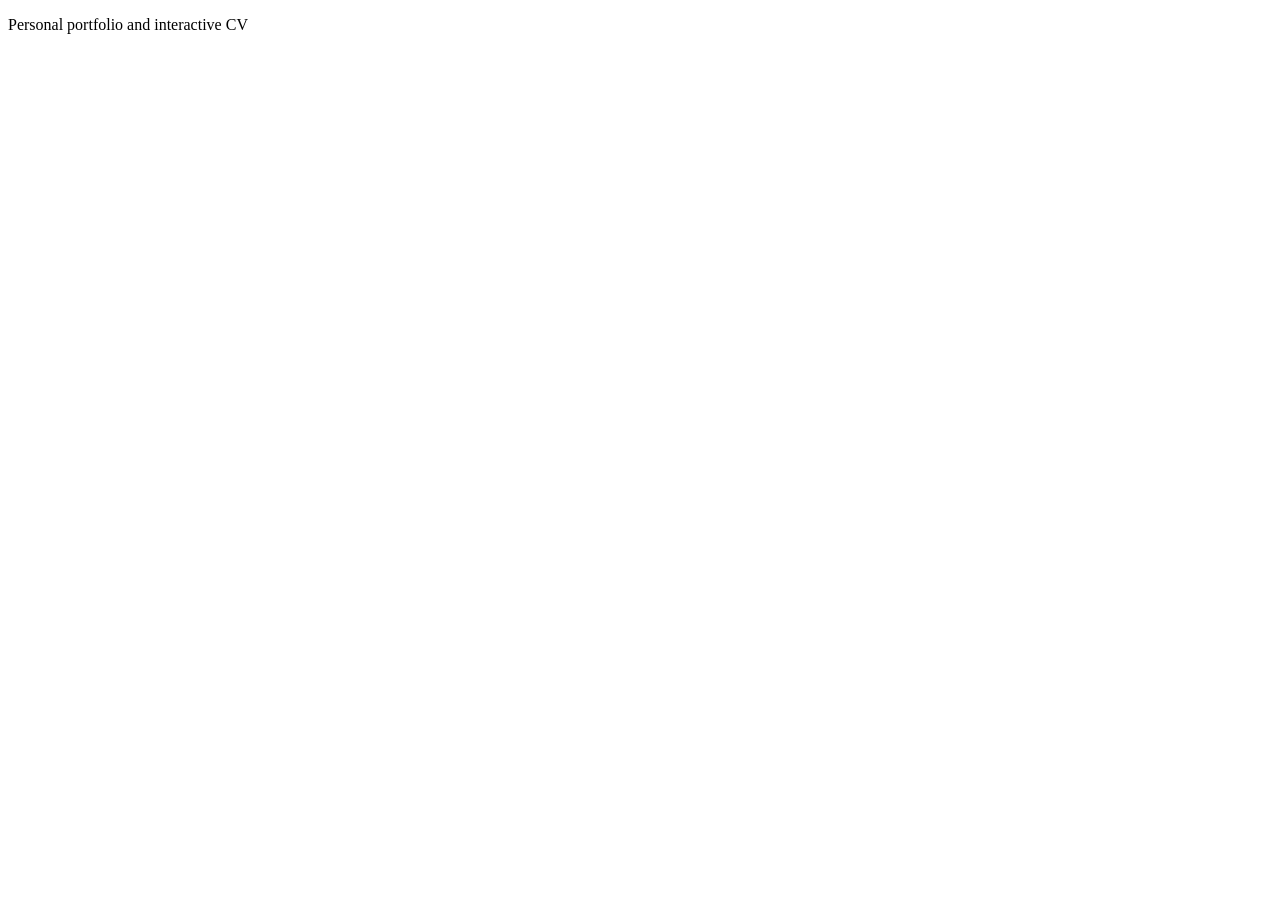
==== index.html @ 43bb4dda "Initial Сommit Initial Сommit(Create index.html, everything is set up)." ====
<!DOCTYPE html>
<html lang="uk">
<head>
    <meta charset="UTF-8">
    <title>Yehor Chornomorets | Technical Lead & Senior Game Developer (C# | Unity) at Spirehold IDM and Co-founder Avexo Code</title>
</head>
<body>
    <p>Personal portfolio and interactive CV</p>
</body>
</html>
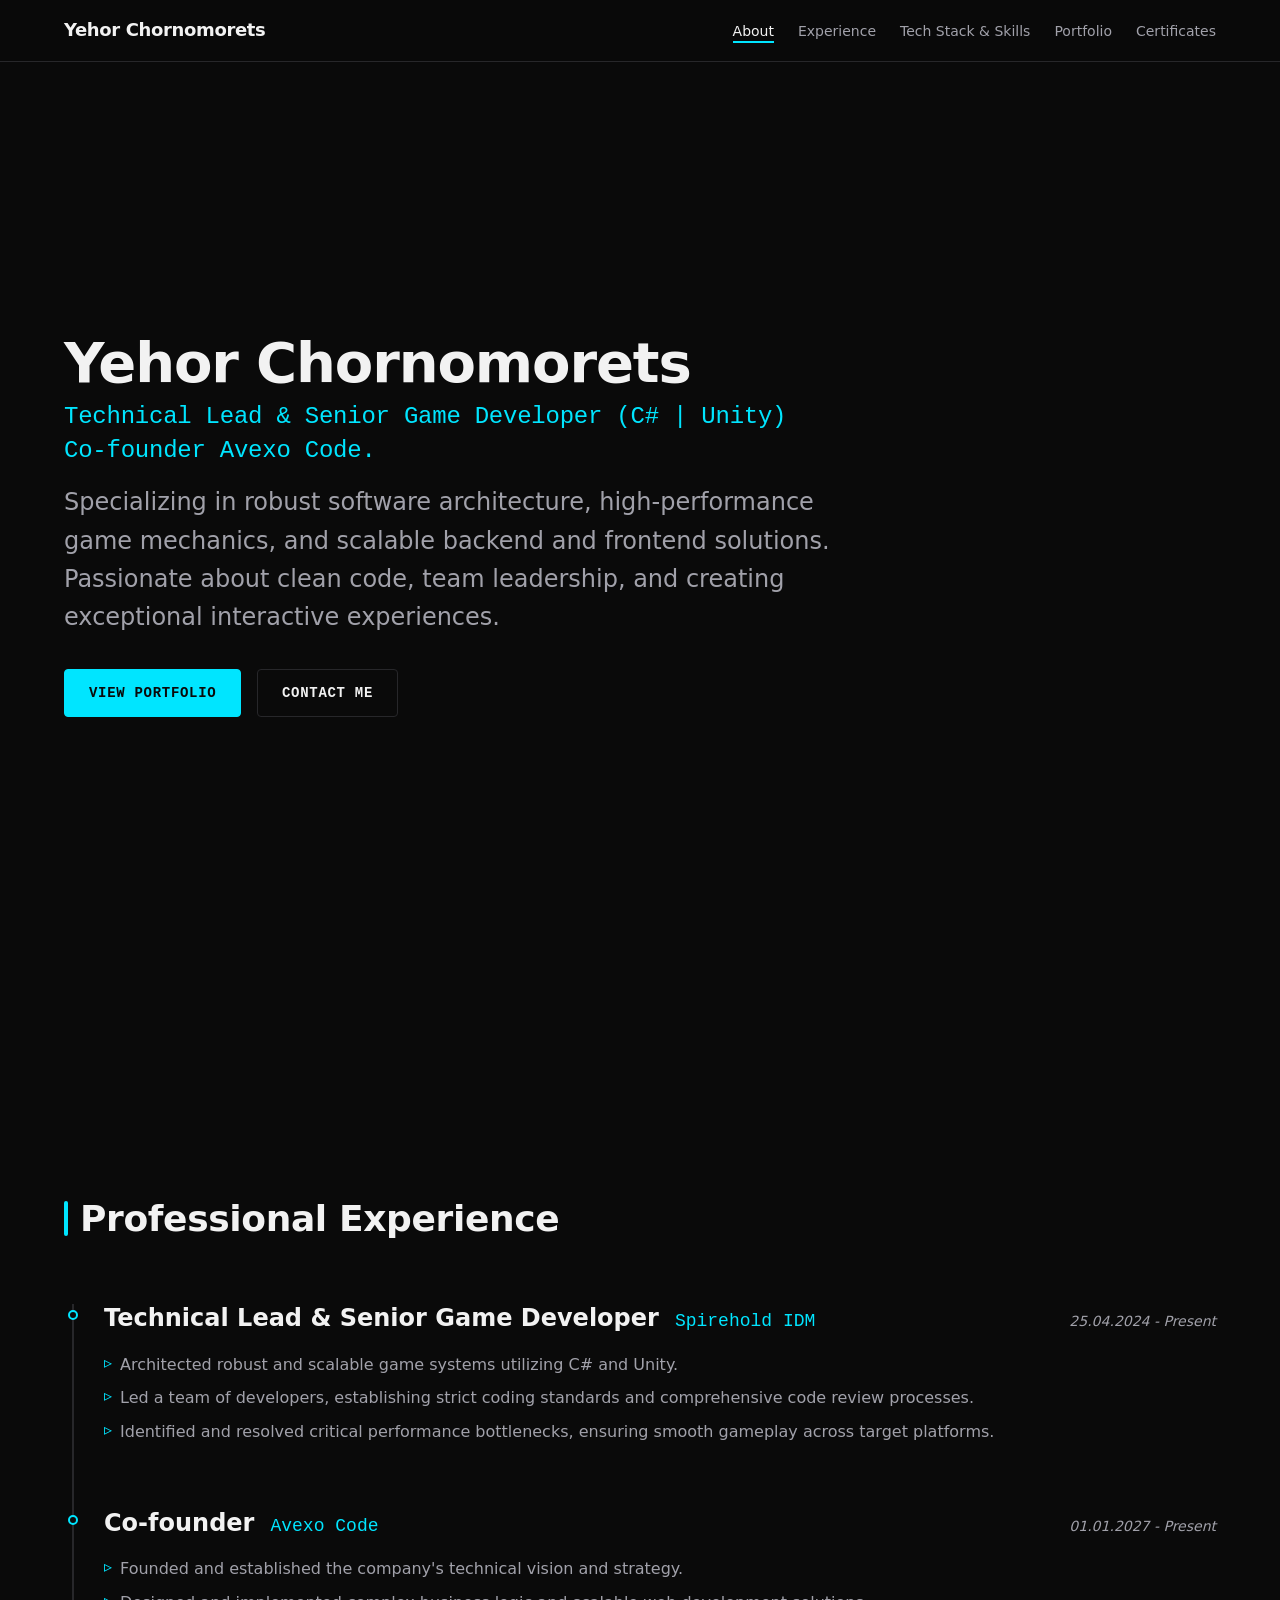
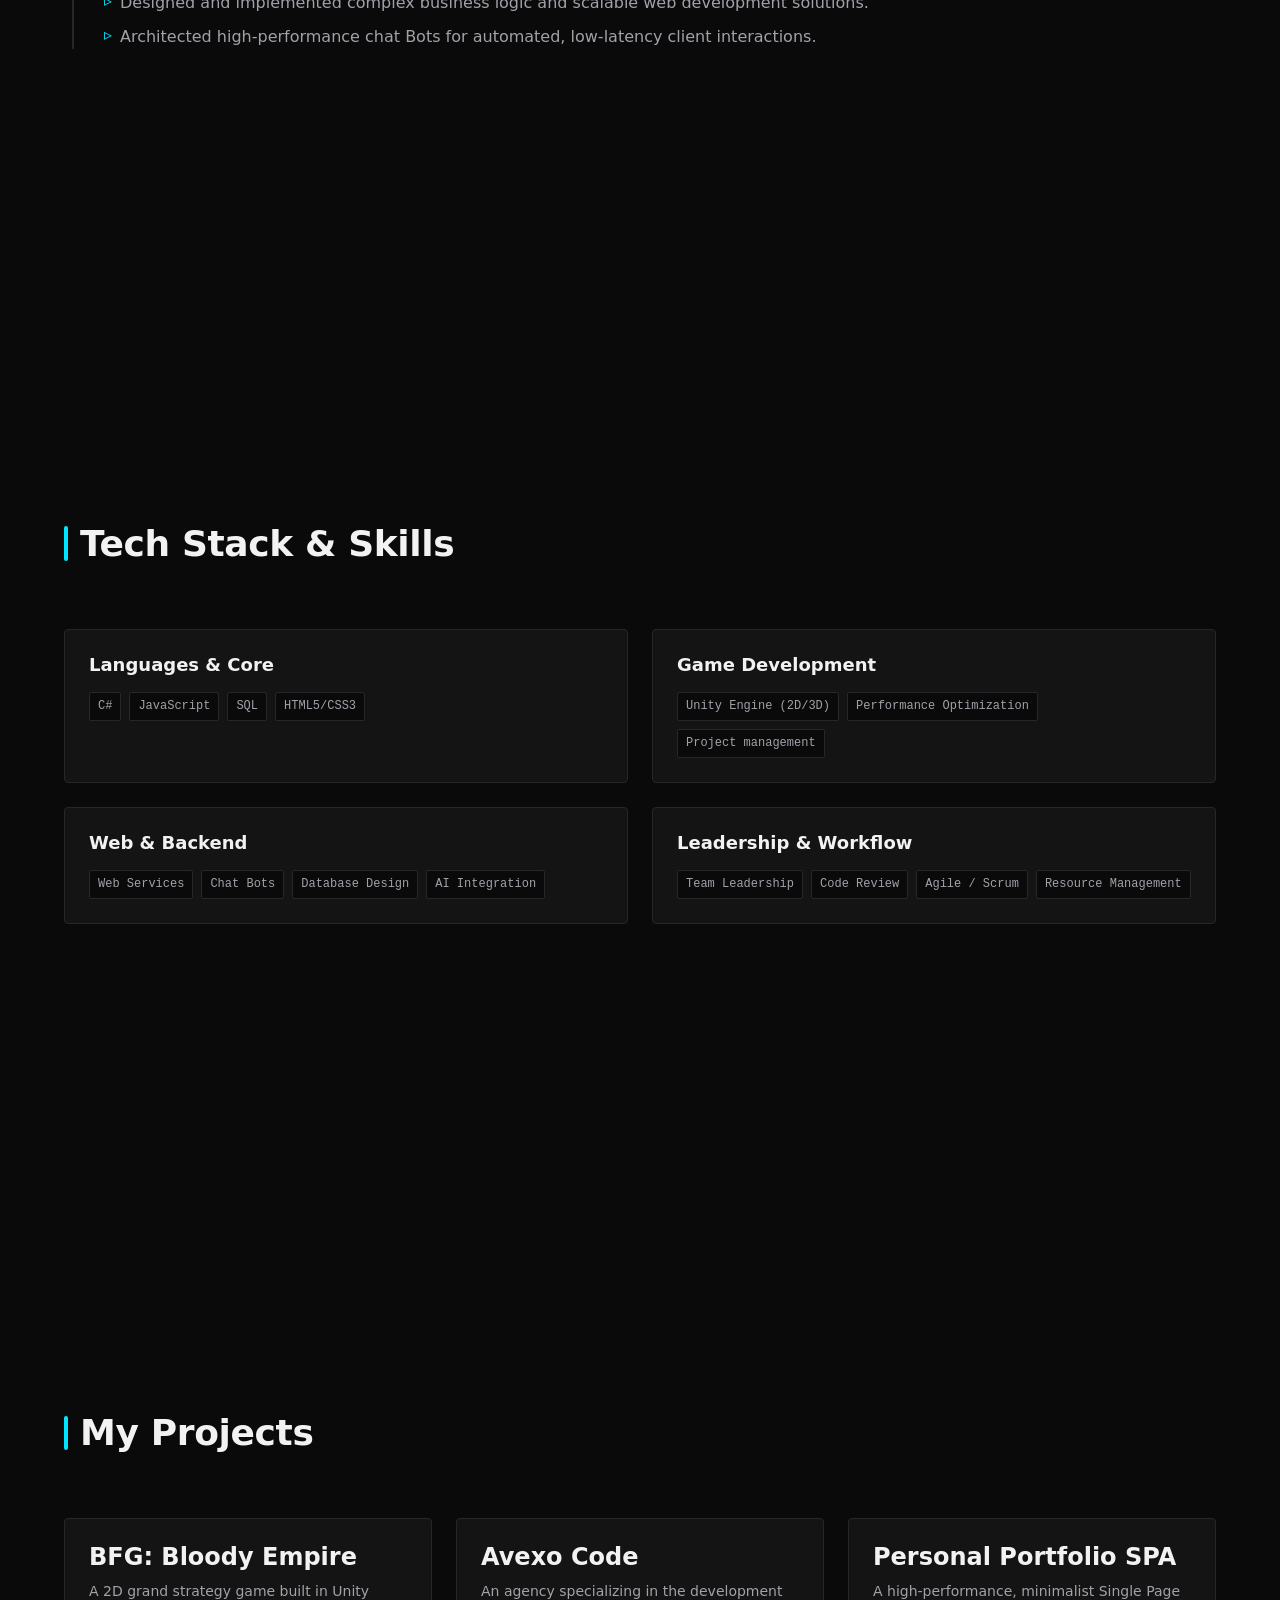
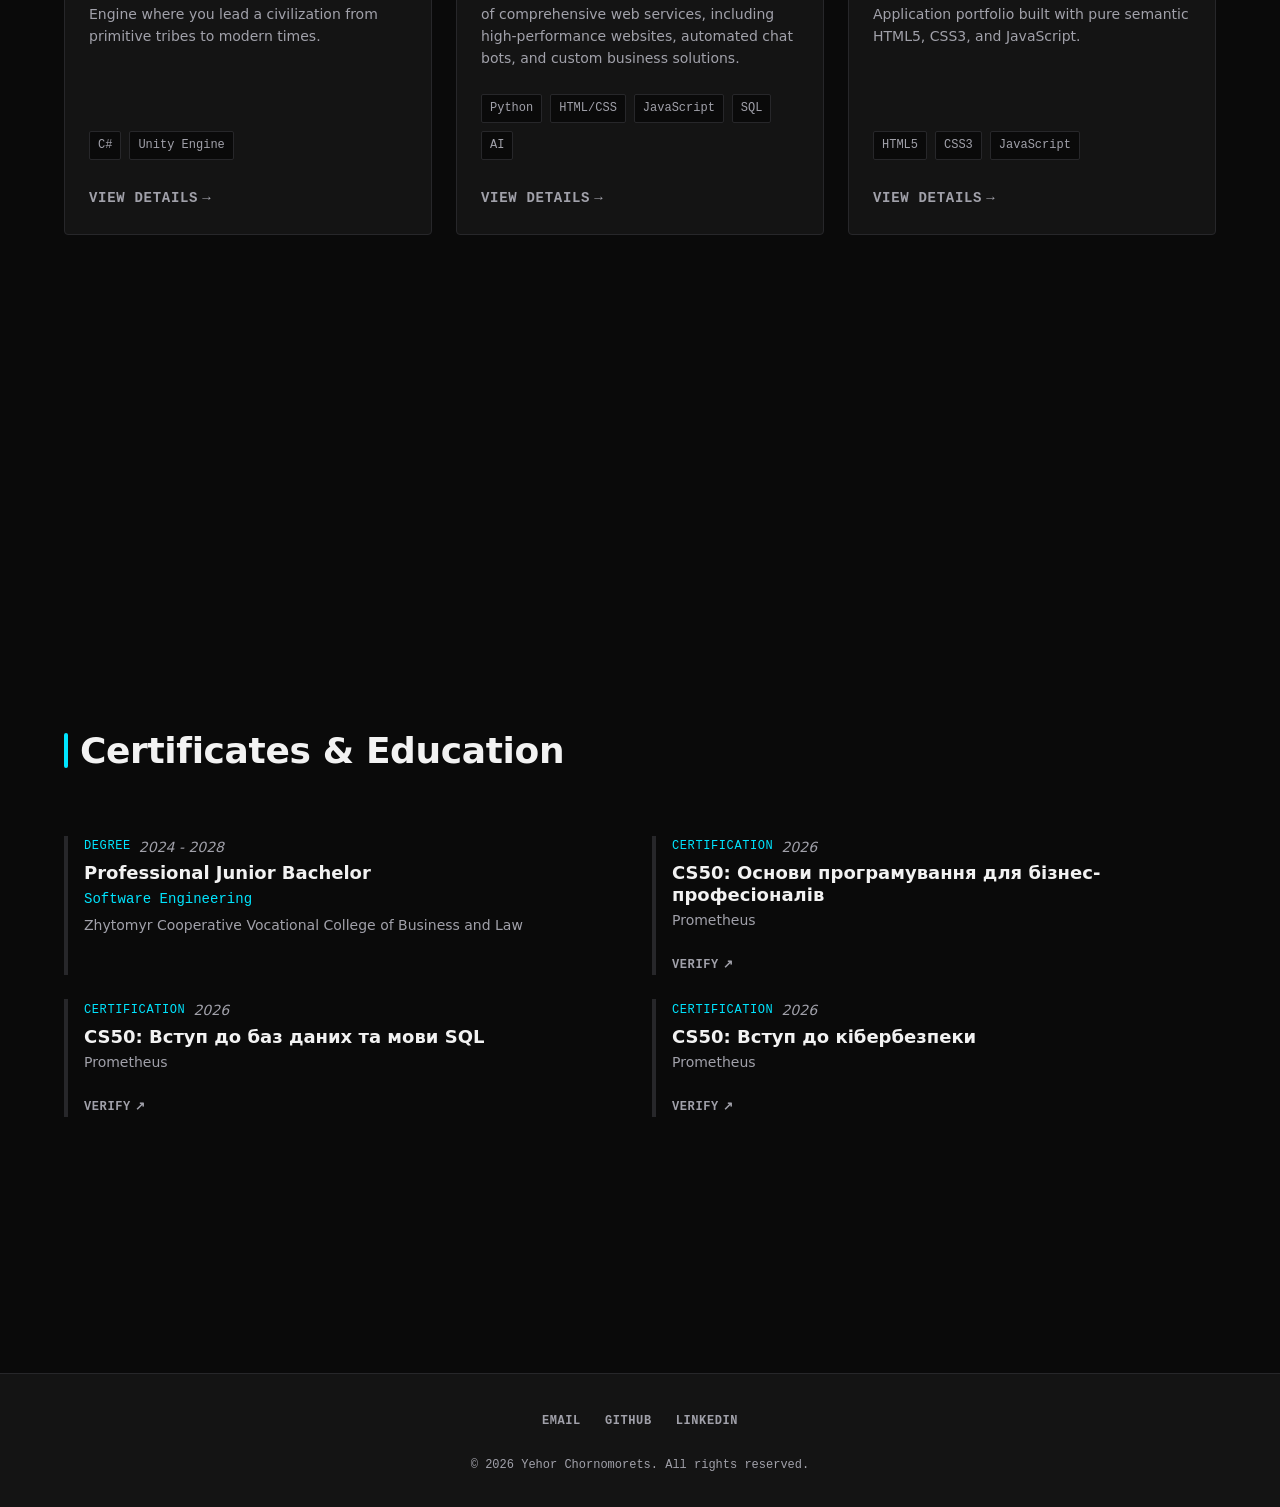
==== commit 0f65247c: "In Progress Commit In Progress Commit(Created layout.css, main.css, app.js. Completed development of" ====
--- a/index.html
+++ b/index.html
@@ -1,10 +1,250 @@
 <!DOCTYPE html>
-<html lang="uk">
+<html lang="en">
 <head>
     <meta charset="UTF-8">
-    <title>Yehor Chornomorets | Technical Lead & Senior Game Developer (C# | Unity) at Spirehold IDM and Co-founder Avexo Code</title>
+    <meta name="viewport" content="width=device-width, initial-scale=1.0">
+    <meta name="description" content="Personal portfolio and interactive CV of Yehor Chornomorets, Technical Lead & Senior Game Developer (C# | Unity) at Spirehold IDM and Co-founder Avexo Code.">
+    <title>Yehor Chornomorets | Technical Lead & Senior Game Developer (C# | Unity)</title>
+    <link rel="stylesheet" href="assets/css/main.css">
+    <link rel="stylesheet" href="assets/css/layout.css">
+    <script src="assets/js/app.js" defer></script>
 </head>
-<body>
-    <p>Personal portfolio and interactive CV</p>
+<body class="page">
+    <header class="header">
+        <div class="header__container">
+            <a href="#" class="header__logo" aria-label="Go to homepage">Yehor Chornomorets</a>
+            <nav class="header__nav nav" aria-label="Main navigation">
+                <ul class="nav__list">
+                    <li class="nav__item">
+                        <a href="#about" class="nav__link">About</a>
+                    </li>
+                    <li class="nav__item">
+                        <a href="#experience" class="nav__link">Experience</a>
+                    </li>
+                    <li class="nav__item">
+                        <a href="#skills" class="nav__link">Tech Stack & Skills</a>
+                    </li>
+                    <li class="nav__item">
+                        <a href="#portfolio" class="nav__link">Portfolio</a>
+                    </li>
+                    <li class="nav__item">
+                        <a href="#certificates" class="nav__link">Certificates</a>
+                    </li>
+                </ul>
+            </nav>
+        </div>
+    </header>
+
+    <main class="main">
+        <section id="about" class="section section--about">
+            <div class="section__container">
+                <div class="hero">
+                    <h1 class="hero__title">Yehor Chornomorets</h1>
+                    <h2 class="hero__subtitle">
+                        Technical Lead & Senior Game Developer (C# | Unity)<br>
+                        Co-founder Avexo Code.
+                    </h2>
+                    <p class="hero__description">Specializing in robust software architecture, high-performance game mechanics, and scalable backend and frontend solutions. Passionate about clean code, team leadership, and creating exceptional interactive experiences.</p>
+                    <div class="hero__actions">
+                        <a href="#portfolio" class="button button--primary">View Portfolio</a>
+                        <a href="mailto:yehor.personal.work@gmail.com" class="button button--secondary">Contact Me</a>
+                    </div>
+                </div>
+            </div>
+        </section>
+
+        <section id="experience" class="section section--experience">
+            <div class="section__container">
+                <h2 class="section-title">Professional Experience</h2>
+                <div class="timeline">
+                    <article class="timeline__item">
+                        <header class="timeline__header">
+                            <h3 class="timeline__title">Technical Lead & Senior Game Developer</h3>
+                            <span class="timeline__company">Spirehold IDM</span>
+                            <time class="timeline__date">25.04.2024 - Present</time>
+                        </header>
+                        <ul class="timeline__list">
+                            <li class="timeline__list-item">Architected robust and scalable game systems utilizing C# and Unity.</li>
+                            <li class="timeline__list-item">Led a team of developers, establishing strict coding standards and comprehensive code review processes.</li>
+                            <li class="timeline__list-item">Identified and resolved critical performance bottlenecks, ensuring smooth gameplay across target platforms.</li>
+                        </ul>
+                    </article>
+                    <article class="timeline__item">
+                        <header class="timeline__header">
+                            <h3 class="timeline__title">Co-founder</h3>
+                            <span class="timeline__company">Avexo Code</span>
+                            <time class="timeline__date">01.01.2027 - Present</time>
+                        </header>
+                        <ul class="timeline__list">
+                            <li class="timeline__list-item">Founded and established the company's technical vision and strategy.</li>
+                            <li class="timeline__list-item">Designed and implemented complex business logic and scalable web development solutions.</li>
+                            <li class="timeline__list-item">Architected high-performance chat Bots for automated, low-latency client interactions.</li>
+
+                        </ul>
+                    </article>
+                </div>
+            </div>
+        </section>
+
+        <section id="skills" class="section section--skills">
+            <div class="section__container">
+                <h2 class="section-title">Tech Stack & Skills</h2>
+                <div class="skills-grid">
+                    <article class="skill-card">
+                        <h3 class="skill-card__title">Languages & Core</h3>
+                        <ul class="skill-card__tags">
+                            <li class="skill-card__tag">C#</li>
+                            <li class="skill-card__tag">JavaScript</li>
+                            <li class="skill-card__tag">SQL</li>
+                            <li class="skill-card__tag">HTML5/CSS3</li>
+                        </ul>
+                    </article>
+                    <article class="skill-card">
+                        <h3 class="skill-card__title">Game Development</h3>
+                        <ul class="skill-card__tags">
+                            <li class="skill-card__tag">Unity Engine (2D/3D)</li>
+                            <li class="skill-card__tag">Performance Optimization</li>
+                            <li class="skill-card__tag">Project management</li>
+                        </ul>
+                    </article>
+                    <article class="skill-card">
+                        <h3 class="skill-card__title">Web & Backend</h3>
+                        <ul class="skill-card__tags">
+                            <li class="skill-card__tag">Web Services</li>
+                            <li class="skill-card__tag">Chat Bots</li>
+                            <li class="skill-card__tag">Database Design</li>
+                            <li class="skill-card__tag">AI Integration</li>
+                        </ul>
+                    </article>
+                    <article class="skill-card">
+                        <h3 class="skill-card__title">Leadership & Workflow</h3>
+                        <ul class="skill-card__tags">
+                            <li class="skill-card__tag">Team Leadership</li>
+                            <li class="skill-card__tag">Code Review</li>
+                            <li class="skill-card__tag">Agile / Scrum</li>
+                            <li class="skill-card__tag">Resource Management</li>
+                        </ul>
+                    </article>
+                </div>
+            </div>
+        </section>
+
+        <section id="portfolio" class="section section--portfolio">
+            <div class="section__container">
+                <h2 class="section-title">My Projects</h2>
+                <div class="portfolio-grid">
+                    <article class="project-card">
+                        <h3 class="project-card__title">BFG: Bloody Empire</h3>
+                        <p class="project-card__description">A 2D grand strategy game built in Unity Engine where you lead a civilization from primitive tribes to modern times.</p>
+                        <ul class="project-card__tags">
+                            <li class="project-card__tag">C#</li>
+                            <li class="project-card__tag">Unity Engine</li>
+                        </ul>
+                        <div class="project-card__links">
+                            <a href="#" class="project-card__link">View Details</a>
+                        </div>
+                    </article>
+                    <article class="project-card">
+                        <h3 class="project-card__title">Avexo Code</h3>
+                        <p class="project-card__description">An agency specializing in the development of comprehensive web services, including high-performance websites, automated chat bots, and custom business solutions.</p>
+                        <ul class="project-card__tags">
+                            <li class="project-card__tag">Python</li>
+                            <li class="project-card__tag">HTML/CSS</li>
+                            <li class="project-card__tag">JavaScript</li>
+                            <li class="project-card__tag">SQL</li>
+                            <li class="project-card__tag">AI</li>
+                        </ul>
+                        <div class="project-card__links">
+                            <a href="#" class="project-card__link">View Details</a>
+                        </div>
+                    </article>
+                    <article class="project-card">
+                        <h3 class="project-card__title">Personal Portfolio SPA</h3>
+                        <p class="project-card__description">A high-performance, minimalist Single Page Application portfolio built with pure semantic HTML5, CSS3, and JavaScript.</p>
+                        <ul class="project-card__tags">
+                            <li class="project-card__tag">HTML5</li>
+                            <li class="project-card__tag">CSS3</li>
+                            <li class="project-card__tag">JavaScript</li>
+                        </ul>
+                        <div class="project-card__links">
+                            <a href="#" class="project-card__link">View Details</a>
+                        </div>
+                    </article>
+                </div>
+            </div>
+        </section>
+
+        <section id="certificates" class="section section--certificates">
+            <div class="section__container">
+                <h2 class="section-title">Certificates & Education</h2>
+                <div class="edu-grid">
+                    <article class="edu-item">
+                        <div class="edu-item__meta">
+                            <span class="edu-item__type">Degree</span>
+                            <time class="edu-item__date">2024 - 2028</time>
+                        </div>
+                        <div class="edu-item__content">
+                            <h3 class="edu-item__title">Professional Junior Bachelor</h3>
+                            <span class="edu-item__specialty">Software Engineering</span>
+                            <p class="edu-item__issuer">Zhytomyr Cooperative Vocational College of Business and Law</p>
+                        </div>
+                    </article>
+
+                    <article class="edu-item">
+                        <div class="edu-item__meta">
+                            <span class="edu-item__type">Certification</span>
+                            <time class="edu-item__date">2026</time>
+                        </div>
+                        <div class="edu-item__content">
+                            <h3 class="edu-item__title">CS50: Основи програмування для бізнес-професіоналів</h3>
+                            <p class="edu-item__issuer">Prometheus</p>
+                            <a href="https://certs.prometheus.org.ua/cert/a83e33aa41ab43c996cd6b8449447544" target="_blank" rel="noopener noreferrer" class="edu-item__link">Verify</a>
+                        </div>
+                    </article>
+
+                    <article class="edu-item">
+                        <div class="edu-item__meta">
+                            <span class="edu-item__type">Certification</span>
+                            <time class="edu-item__date">2026</time>
+                        </div>
+                        <div class="edu-item__content">
+                            <h3 class="edu-item__title">CS50: Вступ до баз даних та мови SQL</h3>
+                            <p class="edu-item__issuer">Prometheus</p>
+                            <a href="https://certs.prometheus.org.ua/cert/cc854e6fa4d648018ada371a29d35f56" target="_blank" rel="noopener noreferrer" class="edu-item__link">Verify</a>
+                        </div>
+                    </article>
+
+                    <article class="edu-item">
+                        <div class="edu-item__meta">
+                            <span class="edu-item__type">Certification</span>
+                            <time class="edu-item__date">2026</time>
+                        </div>
+                        <div class="edu-item__content">
+                            <h3 class="edu-item__title">CS50: Вступ до кібербезпеки</h3>
+                            <p class="edu-item__issuer">Prometheus</p>
+                            <a href="https://certs.prometheus.org.ua/cert/ce2f8d2b2a534865860c3b58598f7688" target="_blank" rel="noopener noreferrer" class="edu-item__link">Verify</a>
+                        </div>
+                    </article>
+                </div>
+            </div>
+        </section>
+    </main>
+
+    <footer class="footer">
+        <div class="footer__container">
+            <ul class="footer__social social">
+                <li class="social__item">
+                    <a href="mailto:yehor.personal.work@gmail.com" class="social__link" aria-label="Send an email">Email</a>
+                </li>
+                <li class="social__item">
+                    <a href="https://github.com/0-Mariortizz-0" class="social__link" target="_blank" rel="noopener noreferrer" aria-label="Visit GitHub profile">GitHub</a>
+                </li>
+                <li class="social__item">
+                    <a href="https://www.linkedin.com/in/yco/" class="social__link" target="_blank" rel="noopener noreferrer" aria-label="Visit LinkedIn profile">LinkedIn</a>
+                </li>
+            </ul>
+            <p class="footer__copyright">© 2026 Yehor Chornomorets. All rights reserved.</p>
+        </div>
+    </footer>
 </body>
 </html>
--- a/assets/css/main.css
+++ b/assets/css/main.css
@@ -0,0 +1,172 @@
+@font-face {
+    font-display: swap;
+    font-family: 'Inter';
+    font-style: normal;
+    font-weight: 400;
+    src: url('../fonts/inter-v20-latin-regular.woff2') format('woff2');
+}
+
+@font-face {
+    font-display: swap;
+    font-family: 'Inter';
+    font-style: italic;
+    font-weight: 400;
+    src: url('../fonts/inter-v20-latin-italic.woff2') format('woff2');
+}
+
+@font-face {
+    font-display: swap;
+    font-family: 'Inter';
+    font-style: normal;
+    font-weight: 500;
+    src: url('../fonts/inter-v20-latin-500.woff2') format('woff2');
+}
+
+@font-face {
+    font-display: swap;
+    font-family: 'Inter';
+    font-style: normal;
+    font-weight: 700;
+    src: url('../fonts/inter-v20-latin-700.woff2') format('woff2');
+}
+
+:root {
+    --color-bg-base: #0a0a0a;
+    --color-bg-surface: #141414;
+    --color-text-primary: #f2f2f2;
+    --color-text-secondary: #a1a1aa;
+    --color-accent: #00e5ff;
+    --color-accent-hover: #00b3cc;
+    --color-border: #27272a;
+    --font-family-base: 'Inter', system-ui, -apple-system, BlinkMacSystemFont, 'Segoe UI', Roboto, Oxygen, Ubuntu, Cantarell, 'Open Sans', 'Helvetica Neue', sans-serif;
+    --font-family-mono: 'JetBrains Mono', 'Fira Code', Consolas, Monaco, 'Andale Mono', 'Ubuntu Mono', monospace;
+    --font-size-xs: 0.75rem;
+    --font-size-sm: 0.875rem;
+    --font-size-base: 1rem;
+    --font-size-md: 1.125rem;
+    --font-size-lg: 1.5rem;
+    --font-size-xl: 2.25rem;
+    --font-size-xxl: 3.5rem;
+    --font-weight-regular: 400;
+    --font-weight-medium: 500;
+    --font-weight-bold: 700;
+    --line-height-body: 1.6;
+    --line-height-heading: 1.2;
+    --space-xs: 0.25rem;
+    --space-sm: 0.5rem;
+    --space-md: 1rem;
+    --space-lg: 1.5rem;
+    --space-xl: 2rem;
+    --space-xxl: 4rem;
+    --space-section: 8rem;
+    --transition-fast: 0.15s cubic-bezier(0.16, 1, 0.3, 1);
+    --transition-smooth: 0.3s cubic-bezier(0.4, 0, 0.2, 1);
+}
+
+*,
+*::before,
+*::after {
+    box-sizing: border-box;
+    margin: 0;
+    padding: 0;
+}
+
+html {
+    scroll-behavior: smooth;
+    font-size: 100%;
+    -webkit-text-size-adjust: 100%;
+}
+
+body {
+    background-color: var(--color-bg-base);
+    color: var(--color-text-primary);
+    font-family: var(--font-family-base);
+    font-size: var(--font-size-base);
+    line-height: var(--line-height-body);
+    font-weight: var(--font-weight-regular);
+    -webkit-font-smoothing: antialiased;
+    -moz-osx-font-smoothing: grayscale;
+    text-rendering: optimizeLegibility;
+}
+
+img,
+picture,
+video,
+canvas,
+svg {
+    display: block;
+    max-width: 100%;
+    height: auto;
+}
+
+input,
+button,
+textarea,
+select {
+    font: inherit;
+    color: inherit;
+    background: none;
+    border: none;
+}
+
+ul,
+ol {
+    list-style: none;
+}
+
+a {
+    text-decoration: none;
+    color: inherit;
+    transition: color var(--transition-fast);
+}
+
+h1,
+h2,
+h3,
+h4,
+h5,
+h6 {
+    color: var(--color-text-primary);
+    font-weight: var(--font-weight-bold);
+    line-height: var(--line-height-heading);
+    overflow-wrap: break-word;
+}
+
+h1 {
+    font-size: var(--font-size-xxl);
+    letter-spacing: -0.02em;
+}
+
+h2 {
+    font-size: var(--font-size-xl);
+    letter-spacing: -0.01em;
+}
+
+h3 {
+    font-size: var(--font-size-lg);
+}
+
+p {
+    color: var(--color-text-secondary);
+    margin-bottom: var(--space-md);
+    max-width: 65ch;
+}
+
+    p:last-child {
+        margin-bottom: 0;
+    }
+
+a.text-link {
+    color: var(--color-accent);
+    position: relative;
+}
+
+    a.text-link:hover,
+    a.text-link:focus-visible {
+        color: var(--color-accent-hover);
+    }
+
+::selection {
+    background-color: var(--color-accent);
+    color: var(--color-bg-base);
+}
--- a/assets/css/layout.css
+++ b/assets/css/layout.css
@@ -0,0 +1,644 @@
+.header {
+    position: fixed;
+    top: 0;
+    left: 0;
+    width: 100%;
+    z-index: 1000;
+    background-color: rgba(10, 10, 10, 0.85);
+    backdrop-filter: blur(12px);
+    -webkit-backdrop-filter: blur(12px);
+    border-bottom: 1px solid var(--color-border);
+}
+
+.header__container {
+    display: flex;
+    align-items: center;
+    justify-content: space-between;
+    flex-wrap: wrap;
+    gap: var(--space-md);
+    width: 100%;
+    max-width: 1200px;
+    margin: 0 auto;
+    padding: var(--space-md);
+}
+
+.header__logo {
+    font-weight: var(--font-weight-bold);
+    font-size: var(--font-size-md);
+    color: var(--color-text-primary);
+    letter-spacing: -0.02em;
+    white-space: nowrap;
+}
+
+.nav {
+    order: 3;
+    width: 100%;
+    overflow-x: auto;
+}
+
+.nav__list {
+    display: flex;
+    align-items: center;
+    gap: var(--space-md);
+}
+
+.nav__link {
+    font-size: var(--font-size-sm);
+    font-weight: var(--font-weight-medium);
+    color: var(--color-text-secondary);
+    position: relative;
+    padding: var(--space-xs) 0;
+    white-space: nowrap;
+}
+
+    .nav__link::after {
+        content: '';
+        position: absolute;
+        bottom: 0;
+        left: 0;
+        width: 100%;
+        height: 2px;
+        background-color: var(--color-accent);
+        transform: scaleX(0);
+        transform-origin: right;
+        transition: transform var(--transition-smooth);
+    }
+
+    .nav__link:hover,
+    .nav__link:focus-visible,
+    .nav__link.is-active {
+        color: var(--color-text-primary);
+    }
+
+        .nav__link:hover::after,
+        .nav__link:focus-visible::after,
+        .nav__link.is-active::after {
+            transform: scaleX(1);
+            transform-origin: left;
+        }
+
+.lang-switcher {
+    order: 2;
+}
+
+.lang-switcher__link {
+    font-size: var(--font-size-xs);
+    font-weight: var(--font-weight-bold);
+    color: var(--color-text-secondary);
+    padding: var(--space-xs) var(--space-sm);
+    border: 1px solid var(--color-border);
+    border-radius: 4px;
+    transition: all var(--transition-fast);
+}
+
+    .lang-switcher__link:hover,
+    .lang-switcher__link:focus-visible {
+        color: var(--color-accent);
+        border-color: var(--color-accent);
+    }
+
+.main {
+    padding-top: 116px;
+}
+
+.section {
+    min-height: 100vh;
+    display: flex;
+    flex-direction: column;
+    justify-content: center;
+    padding: var(--space-section) 0;
+}
+
+.section__container {
+    width: 100%;
+    max-width: 1200px;
+    margin: 0 auto;
+    padding: 0 var(--space-md);
+}
+
+.footer {
+    padding: var(--space-xl) 0;
+    background-color: var(--color-bg-surface);
+    border-top: 1px solid var(--color-border);
+}
+
+.footer__container {
+    display: flex;
+    flex-direction: column;
+    justify-content: center;
+    align-items: center;
+    width: 100%;
+    max-width: 1200px;
+    margin: 0 auto;
+    padding: 0 var(--space-md);
+}
+
+.social {
+    display: flex;
+    align-items: center;
+    flex-wrap: wrap;
+    justify-content: center;
+    gap: var(--space-lg);
+}
+
+.social__link {
+    font-size: var(--font-size-xs);
+    font-weight: var(--font-weight-bold);
+    color: var(--color-text-secondary);
+    font-family: var(--font-family-mono);
+    text-transform: uppercase;
+    letter-spacing: 0.05em;
+    display: inline-block;
+    transition: color var(--transition-fast), transform var(--transition-fast);
+}
+
+    .social__link:hover,
+    .social__link:focus-visible {
+        color: var(--color-accent);
+        transform: translateY(-2px);
+    }
+
+.footer__copyright {
+    font-size: var(--font-size-xs);
+    color: var(--color-text-secondary);
+    text-align: center;
+    margin-top: var(--space-lg);
+    font-family: var(--font-family-mono);
+}
+
+@media (min-width: 768px) {
+    .header__container {
+        flex-wrap: nowrap;
+        padding: var(--space-md) var(--space-lg);
+    }
+
+    .nav {
+        order: 2;
+        width: auto;
+        overflow-x: visible;
+    }
+
+    .lang-switcher {
+        order: 3;
+    }
+
+    .nav__list {
+        gap: var(--space-lg);
+    }
+
+    .main {
+        padding-top: 73px;
+    }
+
+    .section__container {
+        padding: 0 var(--space-lg);
+    }
+
+    .footer__container {
+        padding: 0 var(--space-lg);
+    }
+}
+
+.hero {
+    display: flex;
+    flex-direction: column;
+    align-items: flex-start;
+    justify-content: center;
+    max-width: 800px;
+}
+
+.hero__title {
+    margin-bottom: var(--space-xs);
+}
+
+.hero__subtitle {
+    font-size: var(--font-size-md);
+    font-weight: var(--font-weight-medium);
+    color: var(--color-accent);
+    font-family: var(--font-family-mono);
+    margin-bottom: var(--space-md);
+    line-height: 1.4;
+}
+
+.hero__description {
+    font-size: var(--font-size-md);
+    margin-bottom: var(--space-xl);
+}
+
+.hero__actions {
+    display: flex;
+    gap: var(--space-md);
+    flex-wrap: wrap;
+}
+
+.button {
+    display: inline-flex;
+    align-items: center;
+    justify-content: center;
+    padding: 0.75rem 1.5rem;
+    font-size: var(--font-size-sm);
+    font-weight: var(--font-weight-bold);
+    font-family: var(--font-family-mono);
+    text-transform: uppercase;
+    letter-spacing: 0.05em;
+    border-radius: 4px;
+    transition: all var(--transition-fast);
+    will-change: transform;
+}
+
+.button--primary {
+    background-color: var(--color-accent);
+    color: var(--color-bg-base);
+    border: 1px solid var(--color-accent);
+}
+
+    .button--primary:hover,
+    .button--primary:focus-visible {
+        background-color: var(--color-accent-hover);
+        border-color: var(--color-accent-hover);
+        transform: translateY(-2px);
+    }
+
+.button--secondary {
+    background-color: transparent;
+    color: var(--color-text-primary);
+    border: 1px solid var(--color-border);
+}
+
+    .button--secondary:hover,
+    .button--secondary:focus-visible {
+        border-color: var(--color-text-primary);
+        color: var(--color-text-primary);
+        transform: translateY(-2px);
+    }
+
+@media (min-width: 768px) {
+    .hero__subtitle {
+        font-size: var(--font-size-lg);
+    }
+
+    .hero__description {
+        font-size: var(--font-size-lg);
+    }
+}
+
+.section-title {
+    font-size: var(--font-size-xl);
+    margin-bottom: var(--space-xxl);
+    position: relative;
+    padding-left: var(--space-md);
+}
+
+    .section-title::before {
+        content: '';
+        position: absolute;
+        left: 0;
+        top: 10%;
+        height: 80%;
+        width: 4px;
+        background-color: var(--color-accent);
+        border-radius: 2px;
+    }
+
+.timeline {
+    position: relative;
+    margin-left: var(--space-sm);
+}
+
+    .timeline::before {
+        content: '';
+        position: absolute;
+        top: 0;
+        bottom: 0;
+        left: 0;
+        width: 2px;
+        background-color: var(--color-border);
+    }
+
+.timeline__item {
+    position: relative;
+    padding-left: var(--space-xl);
+    padding-bottom: var(--space-xxl);
+}
+
+    .timeline__item:last-child {
+        padding-bottom: 0;
+    }
+
+    .timeline__item::before {
+        content: '';
+        position: absolute;
+        top: 0.4rem;
+        left: -4px;
+        width: 10px;
+        height: 10px;
+        border-radius: 50%;
+        background-color: var(--color-bg-base);
+        border: 2px solid var(--color-accent);
+        transition: background-color var(--transition-fast), transform var(--transition-fast);
+    }
+
+    .timeline__item:hover::before {
+        background-color: var(--color-accent);
+        transform: scale(1.2);
+    }
+
+.timeline__header {
+    display: flex;
+    flex-direction: column;
+    gap: var(--space-xs);
+    margin-bottom: var(--space-md);
+}
+
+.timeline__title {
+    font-size: var(--font-size-lg);
+    color: var(--color-text-primary);
+}
+
+.timeline__company {
+    font-size: var(--font-size-md);
+    color: var(--color-accent);
+    font-family: var(--font-family-mono);
+}
+
+.timeline__date {
+    font-size: var(--font-size-sm);
+    color: var(--color-text-secondary);
+    font-style: italic;
+}
+
+.timeline__list {
+    display: flex;
+    flex-direction: column;
+    gap: var(--space-sm);
+}
+
+.timeline__list-item {
+    color: var(--color-text-secondary);
+    position: relative;
+    padding-left: var(--space-md);
+    line-height: var(--line-height-body);
+}
+
+    .timeline__list-item::before {
+        content: '▹';
+        position: absolute;
+        left: 0;
+        top: 0;
+        color: var(--color-accent);
+        font-family: var(--font-family-mono);
+    }
+
+@media (min-width: 768px) {
+    .timeline__header {
+        flex-direction: row;
+        align-items: baseline;
+        flex-wrap: wrap;
+        gap: var(--space-md);
+    }
+
+    .timeline__date {
+        margin-left: auto;
+    }
+}
+
+.skills-grid {
+    display: grid;
+    grid-template-columns: 1fr;
+    gap: var(--space-md);
+}
+
+.skill-card {
+    background-color: var(--color-bg-surface);
+    border: 1px solid var(--color-border);
+    padding: var(--space-lg);
+    border-radius: 4px;
+    transition: border-color var(--transition-fast);
+}
+
+    .skill-card:hover {
+        border-color: var(--color-text-secondary);
+    }
+
+.skill-card__title {
+    font-size: var(--font-size-md);
+    color: var(--color-text-primary);
+    margin-bottom: var(--space-md);
+}
+
+.skill-card__tags {
+    display: flex;
+    flex-wrap: wrap;
+    gap: var(--space-sm);
+}
+
+.skill-card__tag {
+    font-family: var(--font-family-mono);
+    font-size: var(--font-size-xs);
+    color: var(--color-text-secondary);
+    background-color: var(--color-bg-base);
+    border: 1px solid var(--color-border);
+    padding: var(--space-xs) var(--space-sm);
+    border-radius: 2px;
+    cursor: default;
+    transition: color var(--transition-fast), border-color var(--transition-fast);
+}
+
+    .skill-card__tag:hover {
+        color: var(--color-accent);
+        border-color: var(--color-accent);
+    }
+
+@media (min-width: 768px) {
+    .skills-grid {
+        grid-template-columns: repeat(2, 1fr);
+        gap: var(--space-lg);
+    }
+}
+
+.portfolio-grid {
+    display: grid;
+    grid-template-columns: 1fr;
+    gap: var(--space-lg);
+}
+
+.project-card {
+    display: flex;
+    flex-direction: column;
+    background-color: var(--color-bg-surface);
+    border: 1px solid var(--color-border);
+    padding: var(--space-lg);
+    border-radius: 4px;
+    transition: border-color var(--transition-fast), transform var(--transition-fast);
+}
+
+    .project-card:hover {
+        border-color: var(--color-accent);
+        transform: translateY(-4px);
+    }
+
+.project-card__title {
+    font-size: var(--font-size-lg);
+    color: var(--color-text-primary);
+    margin-bottom: var(--space-sm);
+}
+
+.project-card__description {
+    font-size: var(--font-size-sm);
+    color: var(--color-text-secondary);
+    margin-bottom: var(--space-lg);
+    flex-grow: 1;
+}
+
+.project-card__tags {
+    display: flex;
+    flex-wrap: wrap;
+    gap: var(--space-sm);
+    margin-bottom: var(--space-lg);
+}
+
+.project-card__tag {
+    font-family: var(--font-family-mono);
+    font-size: var(--font-size-xs);
+    color: var(--color-text-secondary);
+    background-color: var(--color-bg-base);
+    border: 1px solid var(--color-border);
+    padding: var(--space-xs) var(--space-sm);
+    border-radius: 2px;
+    cursor: default;
+}
+
+.project-card__links {
+    margin-top: auto;
+}
+
+.project-card__link {
+    font-size: var(--font-size-sm);
+    font-weight: var(--font-weight-bold);
+    color: var(--color-text-secondary);
+    font-family: var(--font-family-mono);
+    text-transform: uppercase;
+    letter-spacing: 0.05em;
+    display: inline-flex;
+    align-items: center;
+    gap: var(--space-xs);
+}
+
+    .project-card__link::after {
+        content: '→';
+        transition: transform var(--transition-fast);
+    }
+
+    .project-card__link:hover,
+    .project-card__link:focus-visible {
+        color: var(--color-accent);
+    }
+
+        .project-card__link:hover::after,
+        .project-card__link:focus-visible::after {
+            transform: translateX(4px);
+        }
+
+@media (min-width: 768px) {
+    .portfolio-grid {
+        grid-template-columns: repeat(2, 1fr);
+    }
+}
+
+@media (min-width: 1024px) {
+    .portfolio-grid {
+        grid-template-columns: repeat(3, 1fr);
+    }
+}
+
+.edu-grid {
+    display: grid;
+    grid-template-columns: 1fr;
+    gap: var(--space-lg);
+}
+
+.edu-item {
+    background-color: transparent;
+    border-left: 4px solid var(--color-border);
+    padding-left: var(--space-md);
+    transition: border-color var(--transition-fast), transform var(--transition-fast);
+}
+
+    .edu-item:hover {
+        border-left-color: var(--color-accent);
+        transform: translateX(4px);
+    }
+
+.edu-item__meta {
+    display: flex;
+    align-items: center;
+    gap: var(--space-sm);
+    margin-bottom: var(--space-xs);
+}
+
+.edu-item__type {
+    font-family: var(--font-family-mono);
+    font-size: var(--font-size-xs);
+    color: var(--color-accent);
+    text-transform: uppercase;
+    letter-spacing: 0.05em;
+}
+
+.edu-item__date {
+    font-size: var(--font-size-sm);
+    color: var(--color-text-secondary);
+    font-style: italic;
+}
+
+.edu-item__title {
+    font-size: var(--font-size-md);
+    color: var(--color-text-primary);
+    margin-bottom: var(--space-xs);
+}
+
+.edu-item__specialty {
+    display: block;
+    font-size: var(--font-size-sm);
+    color: var(--color-accent);
+    font-family: var(--font-family-mono);
+    margin-bottom: var(--space-xs);
+}
+
+.edu-item__issuer {
+    font-size: var(--font-size-sm);
+    color: var(--color-text-secondary);
+}
+
+.edu-item__link {
+    font-size: var(--font-size-xs);
+    font-weight: var(--font-weight-bold);
+    color: var(--color-text-secondary);
+    font-family: var(--font-family-mono);
+    text-transform: uppercase;
+    letter-spacing: 0.05em;
+    display: inline-flex;
+    align-items: center;
+    gap: var(--space-xs);
+    margin-top: var(--space-sm);
+}
+
+    .edu-item__link::after {
+        content: '↗';
+        transition: transform var(--transition-fast);
+    }
+
+    .edu-item__link:hover,
+    .edu-item__link:focus-visible {
+        color: var(--color-accent);
+    }
+
+        .edu-item__link:hover::after,
+        .edu-item__link:focus-visible::after {
+            transform: translate(2px, -2px);
+        }
+
+@media (min-width: 1024px) {
+    .edu-grid {
+        grid-template-columns: repeat(2, 1fr);
+    }
+}
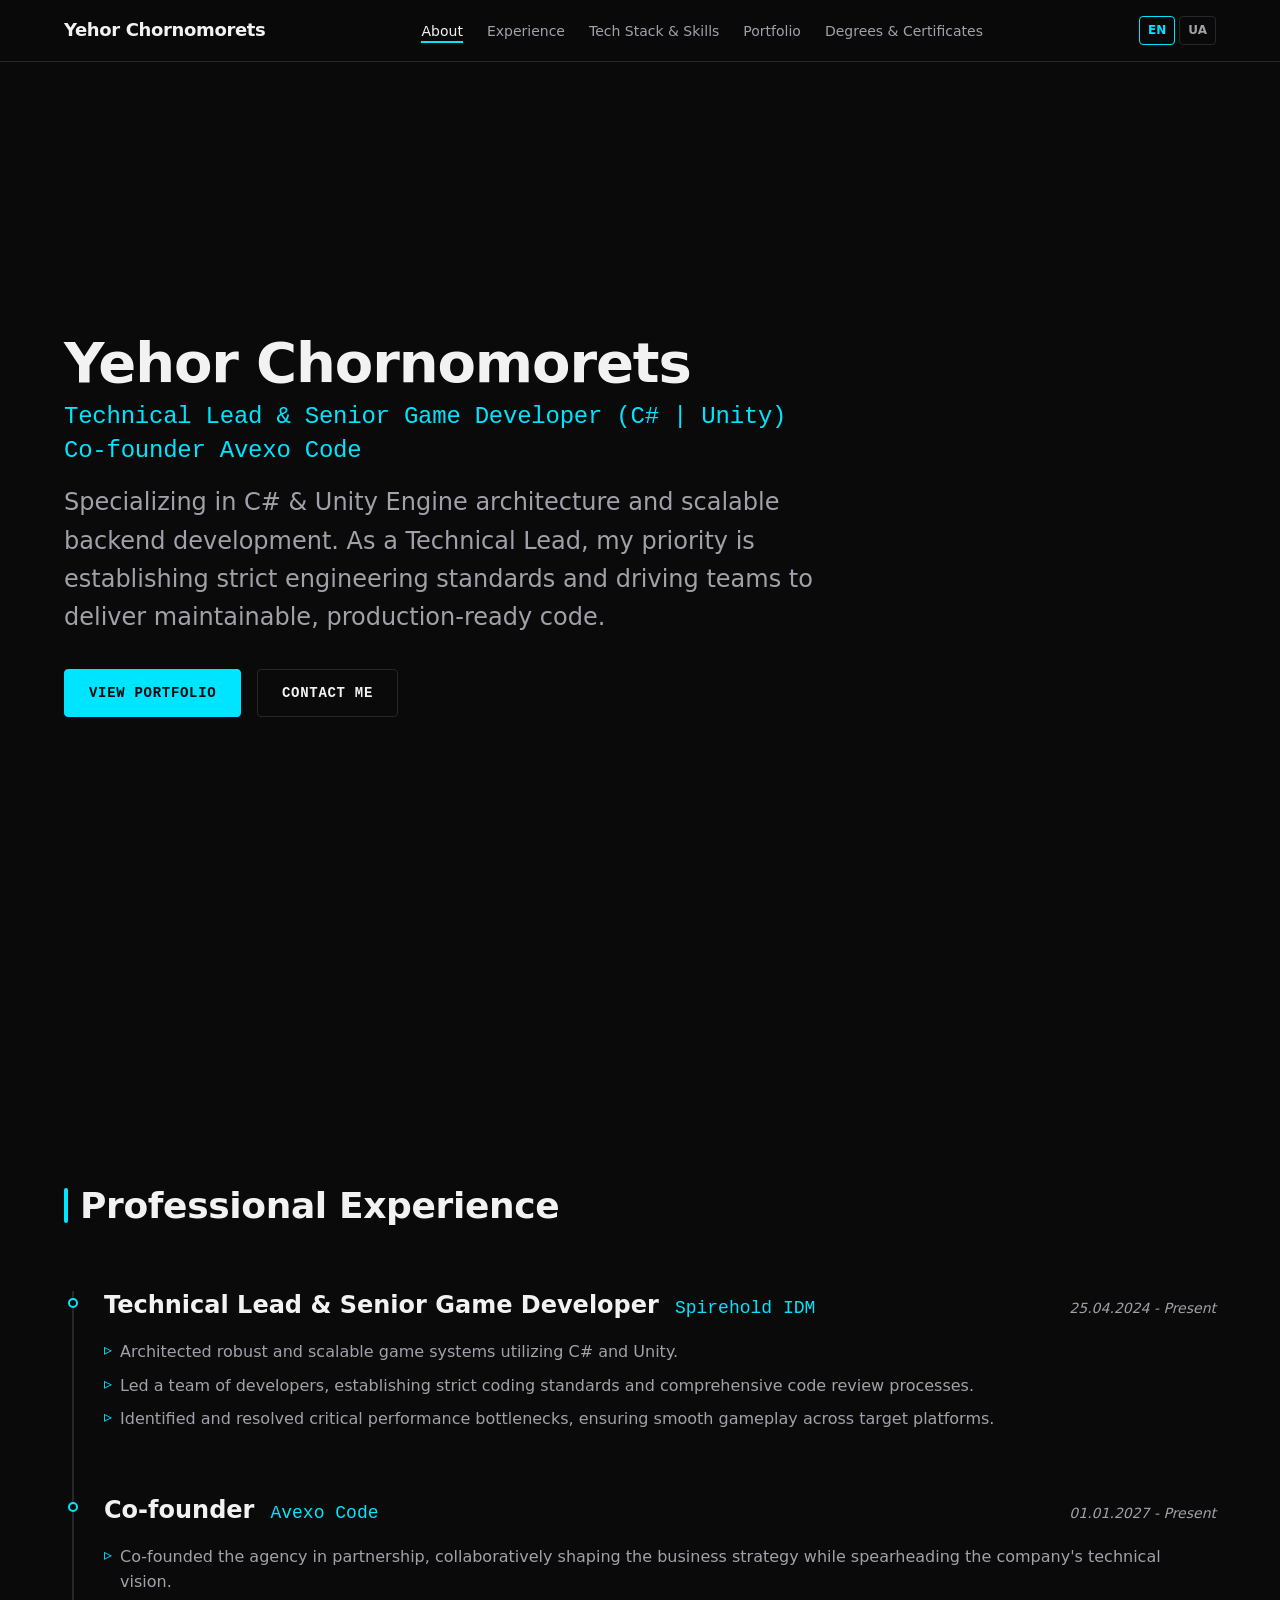
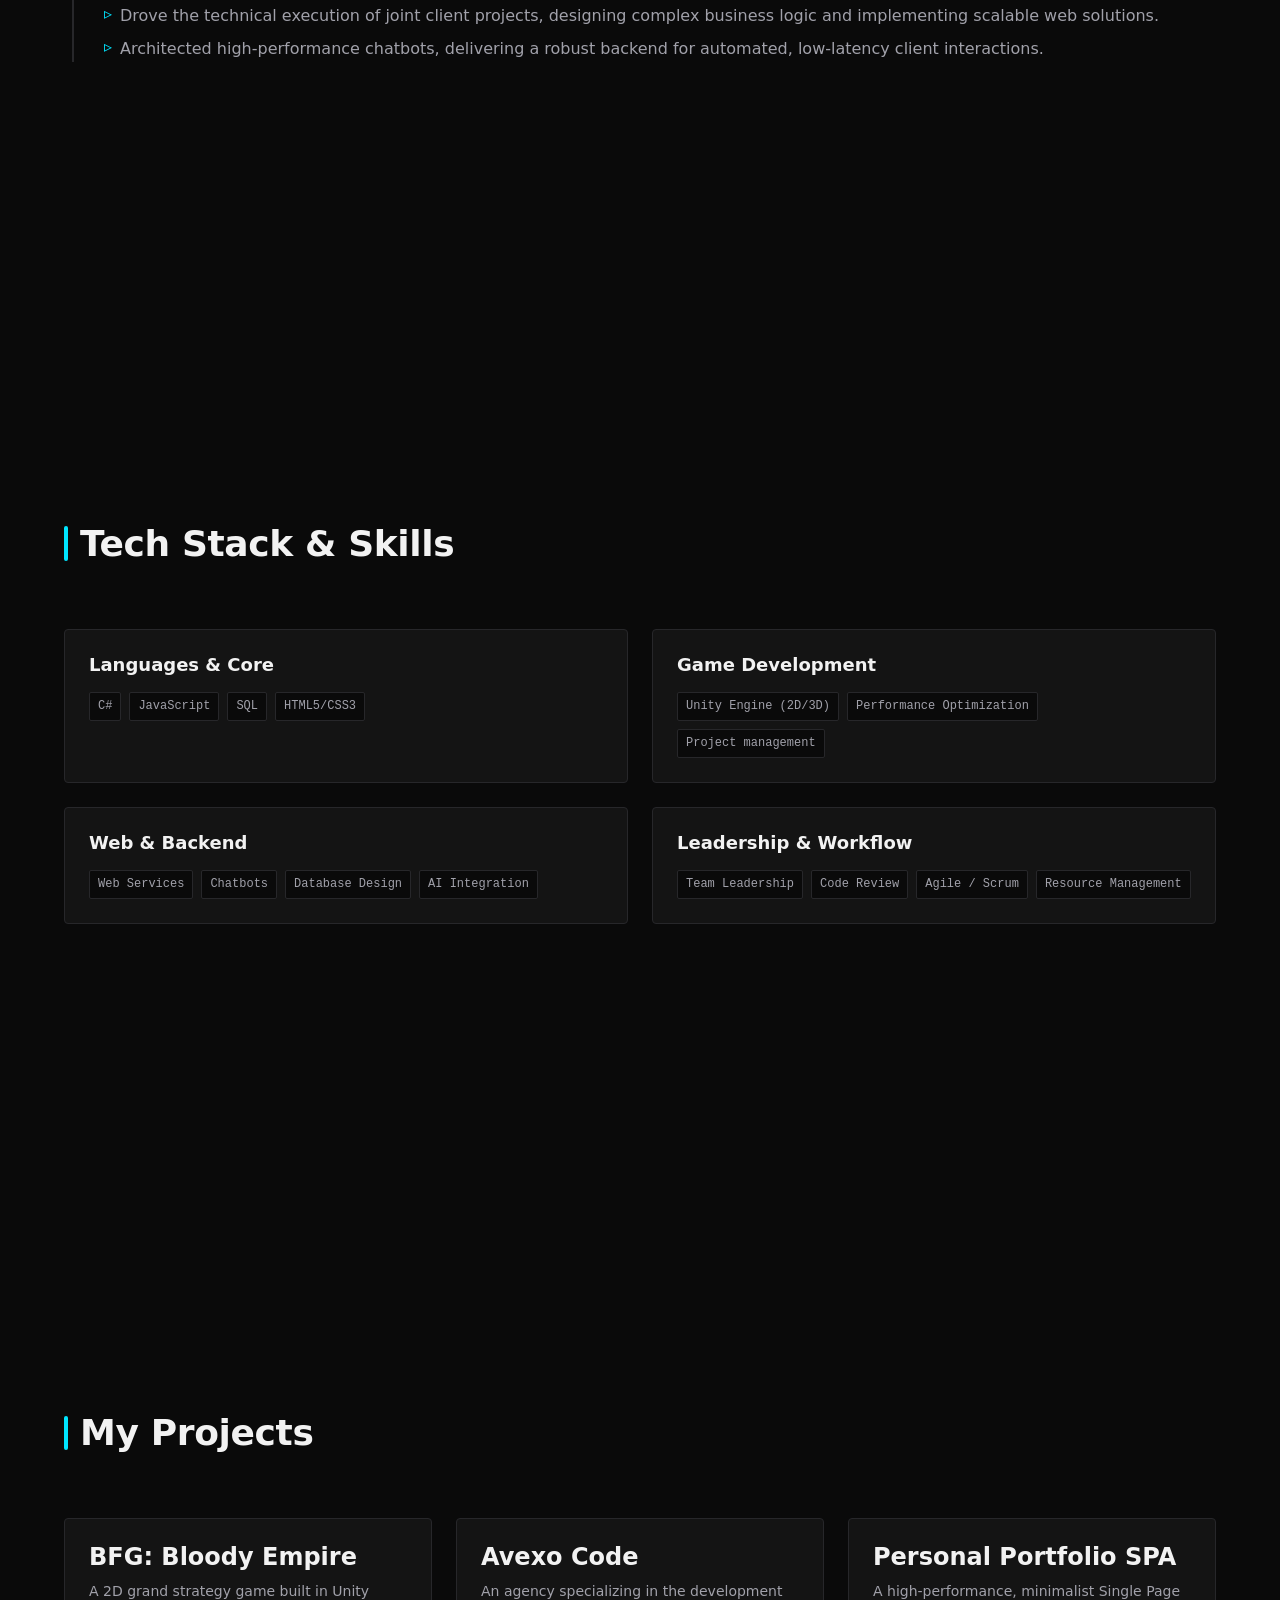
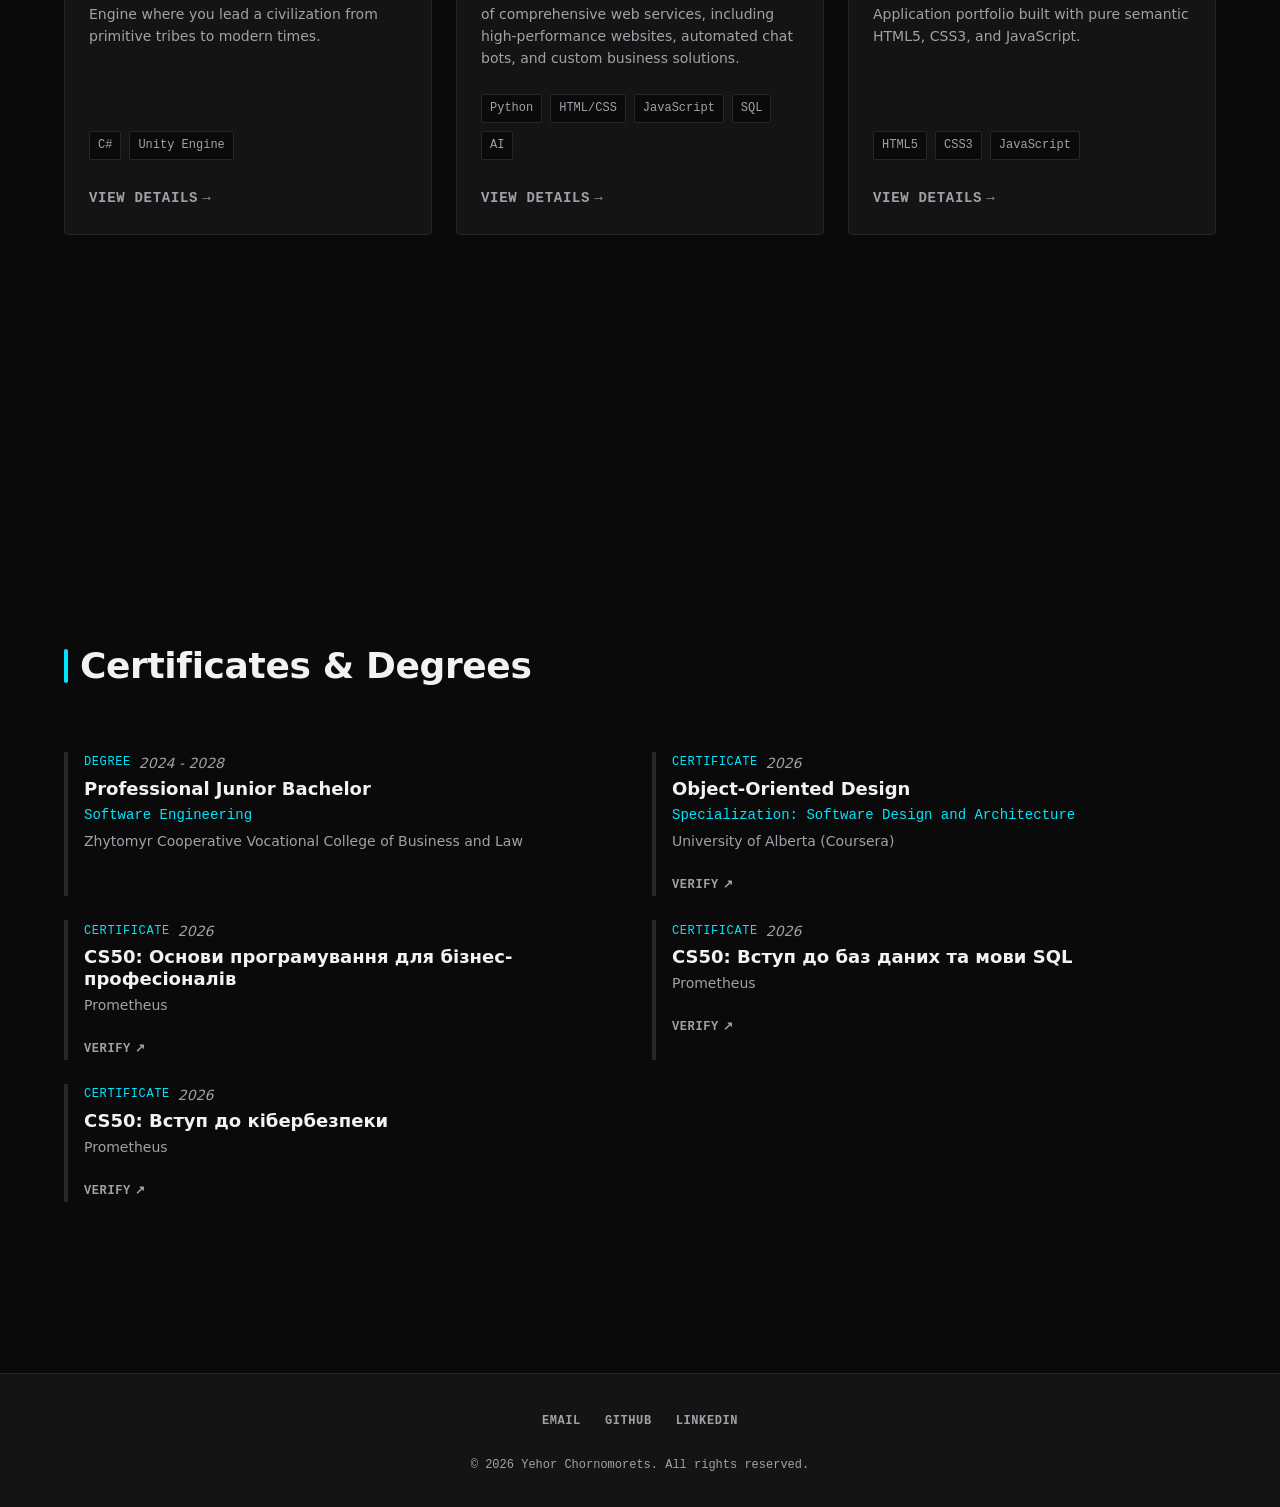
==== commit dc6fa111: "feat: add Object-Oriented Design certificate - Update certificates section in index.html and ua/inde" ====
--- a/index.html
+++ b/index.html
@@ -28,10 +28,14 @@
                         <a href="#portfolio" class="nav__link">Portfolio</a>
                     </li>
                     <li class="nav__item">
-                        <a href="#certificates" class="nav__link">Certificates</a>
+                        <a href="#certificates" class="nav__link">Degrees & Certificates</a>
                     </li>
                 </ul>
             </nav>
+            <div class="header__lang lang-switcher">
+                <a href="/" class="lang-switcher__link is-active" aria-label="English version">EN</a>
+                <a href="/ua/" class="lang-switcher__link" aria-label="Українська версія">UA</a>
+            </div>
         </div>
     </header>
 
@@ -42,9 +46,9 @@
                     <h1 class="hero__title">Yehor Chornomorets</h1>
                     <h2 class="hero__subtitle">
                         Technical Lead & Senior Game Developer (C# | Unity)<br>
-                        Co-founder Avexo Code.
+                        Co-founder Avexo Code
                     </h2>
-                    <p class="hero__description">Specializing in robust software architecture, high-performance game mechanics, and scalable backend and frontend solutions. Passionate about clean code, team leadership, and creating exceptional interactive experiences.</p>
+                    <p class="hero__description">Specializing in C# & Unity Engine architecture and scalable backend development. As a Technical Lead, my priority is establishing strict engineering standards and driving teams to deliver maintainable, production-ready code.</p>
                     <div class="hero__actions">
                         <a href="#portfolio" class="button button--primary">View Portfolio</a>
                         <a href="mailto:yehor.personal.work@gmail.com" class="button button--secondary">Contact Me</a>
@@ -76,10 +80,9 @@
                             <time class="timeline__date">01.01.2027 - Present</time>
                         </header>
                         <ul class="timeline__list">
-                            <li class="timeline__list-item">Founded and established the company's technical vision and strategy.</li>
-                            <li class="timeline__list-item">Designed and implemented complex business logic and scalable web development solutions.</li>
-                            <li class="timeline__list-item">Architected high-performance chat Bots for automated, low-latency client interactions.</li>
-
+                            <li class="timeline__list-item">Co-founded the agency in partnership, collaboratively shaping the business strategy while spearheading the company's technical vision.</li>
+                            <li class="timeline__list-item">Drove the technical execution of joint client projects, designing complex business logic and implementing scalable web solutions.</li>
+                            <li class="timeline__list-item">Architected high-performance chatbots, delivering a robust backend for automated, low-latency client interactions.</li>
                         </ul>
                     </article>
                 </div>
@@ -111,7 +114,7 @@
                         <h3 class="skill-card__title">Web & Backend</h3>
                         <ul class="skill-card__tags">
                             <li class="skill-card__tag">Web Services</li>
-                            <li class="skill-card__tag">Chat Bots</li>
+                            <li class="skill-card__tag">Chatbots</li>
                             <li class="skill-card__tag">Database Design</li>
                             <li class="skill-card__tag">AI Integration</li>
                         </ul>
@@ -176,7 +179,7 @@
 
         <section id="certificates" class="section section--certificates">
             <div class="section__container">
-                <h2 class="section-title">Certificates & Education</h2>
+                <h2 class="section-title">Certificates & Degrees</h2>
                 <div class="edu-grid">
                     <article class="edu-item">
                         <div class="edu-item__meta">
@@ -192,7 +195,20 @@
 
                     <article class="edu-item">
                         <div class="edu-item__meta">
-                            <span class="edu-item__type">Certification</span>
+                            <span class="edu-item__type">Certificate</span>
+                            <time class="edu-item__date">2026</time>
+                        </div>
+                        <div class="edu-item__content">
+                            <h3 class="edu-item__title">Object-Oriented Design</h3>
+                            <span class="edu-item__specialty">Specialization: Software Design and Architecture</span>
+                            <p class="edu-item__issuer">University of Alberta (Coursera)</p>
+                            <a href="https://coursera.org/share/411d6013710b7db567fab989b98cc44f" target="_blank" rel="noopener noreferrer" class="edu-item__link">Verify</a>
+                        </div>
+                    </article>
+
+                    <article class="edu-item">
+                        <div class="edu-item__meta">
+                            <span class="edu-item__type">Certificate</span>
                             <time class="edu-item__date">2026</time>
                         </div>
                         <div class="edu-item__content">
@@ -204,7 +220,7 @@
 
                     <article class="edu-item">
                         <div class="edu-item__meta">
-                            <span class="edu-item__type">Certification</span>
+                            <span class="edu-item__type">Certificate</span>
                             <time class="edu-item__date">2026</time>
                         </div>
                         <div class="edu-item__content">
@@ -216,7 +232,7 @@
 
                     <article class="edu-item">
                         <div class="edu-item__meta">
-                            <span class="edu-item__type">Certification</span>
+                            <span class="edu-item__type">Certificate</span>
                             <time class="edu-item__date">2026</time>
                         </div>
                         <div class="edu-item__content">
--- a/assets/css/layout.css
+++ b/assets/css/layout.css
@@ -79,6 +79,8 @@
 
 .lang-switcher {
     order: 2;
+    display: flex;
+    gap: var(--space-xs);
 }
 
 .lang-switcher__link {
@@ -92,7 +94,8 @@
 }
 
     .lang-switcher__link:hover,
-    .lang-switcher__link:focus-visible {
+    .lang-switcher__link:focus-visible,
+    .lang-switcher__link.is-active {
         color: var(--color-accent);
         border-color: var(--color-accent);
     }
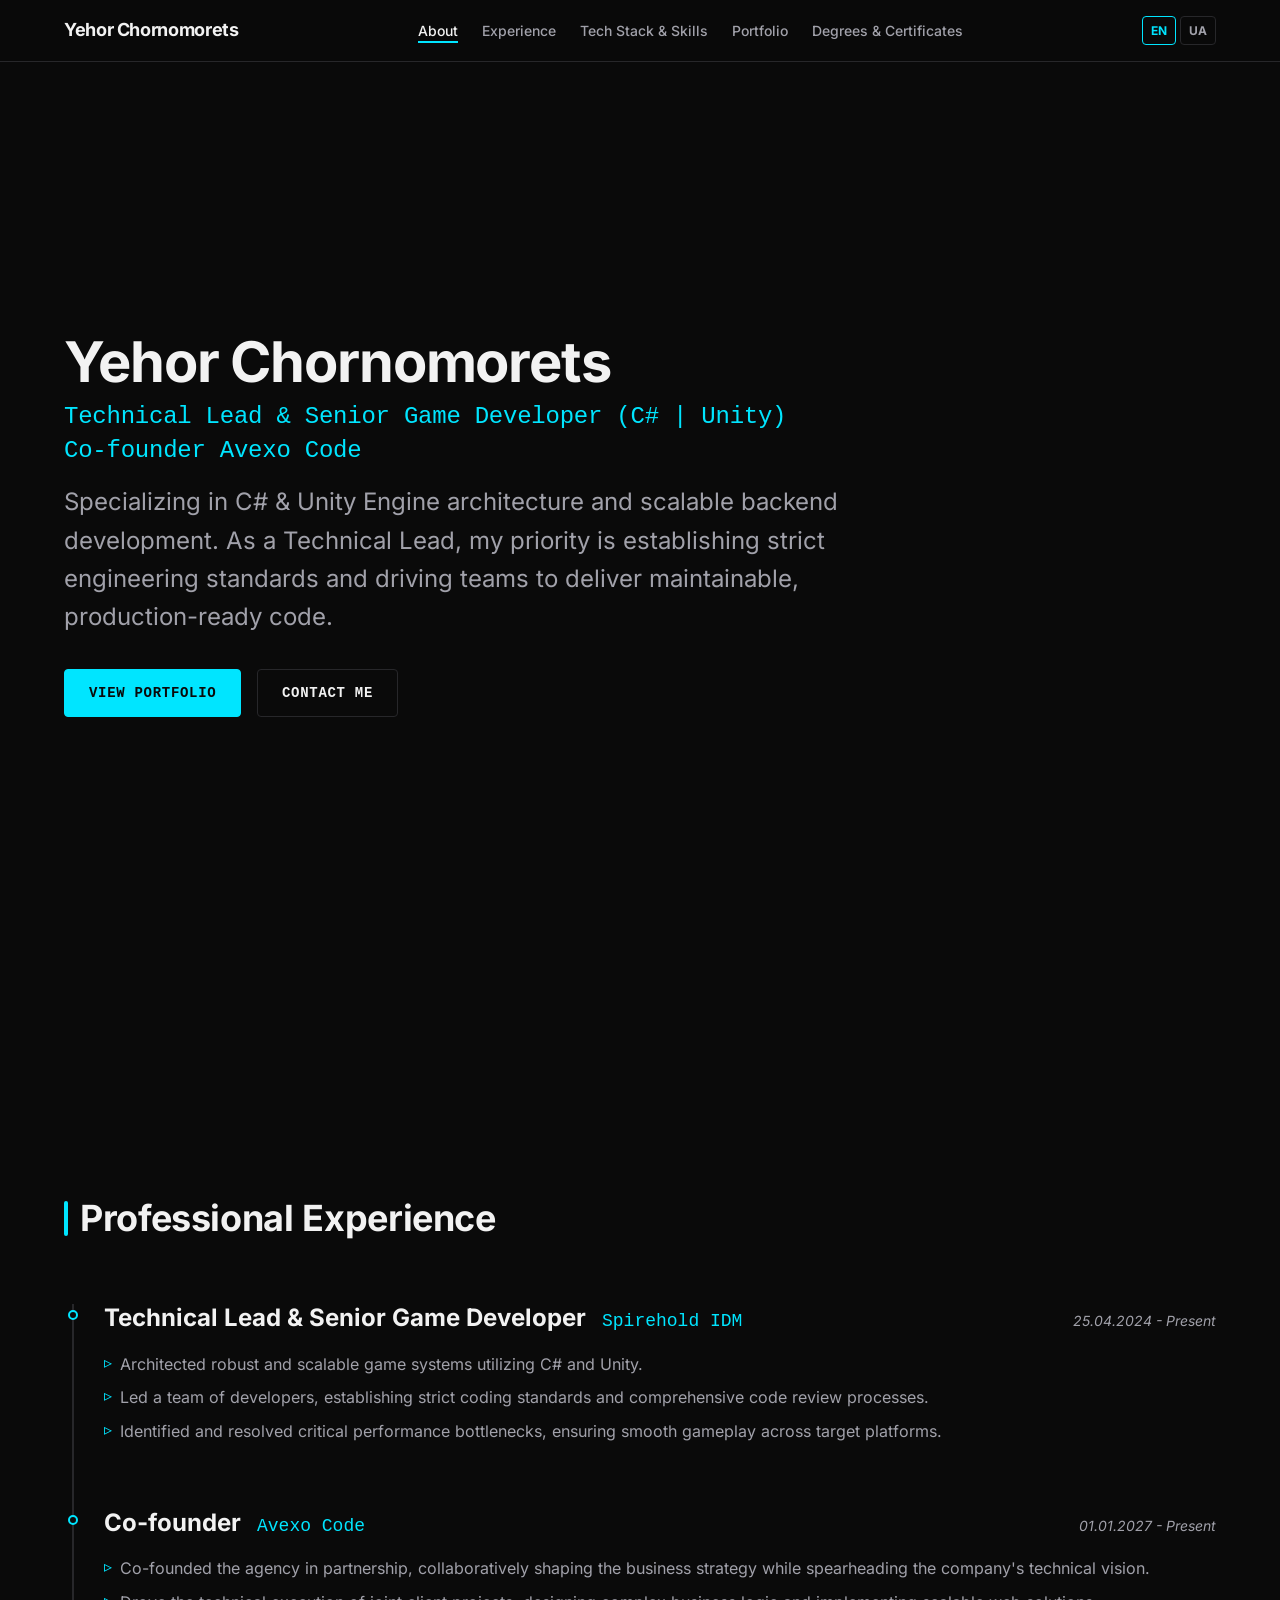
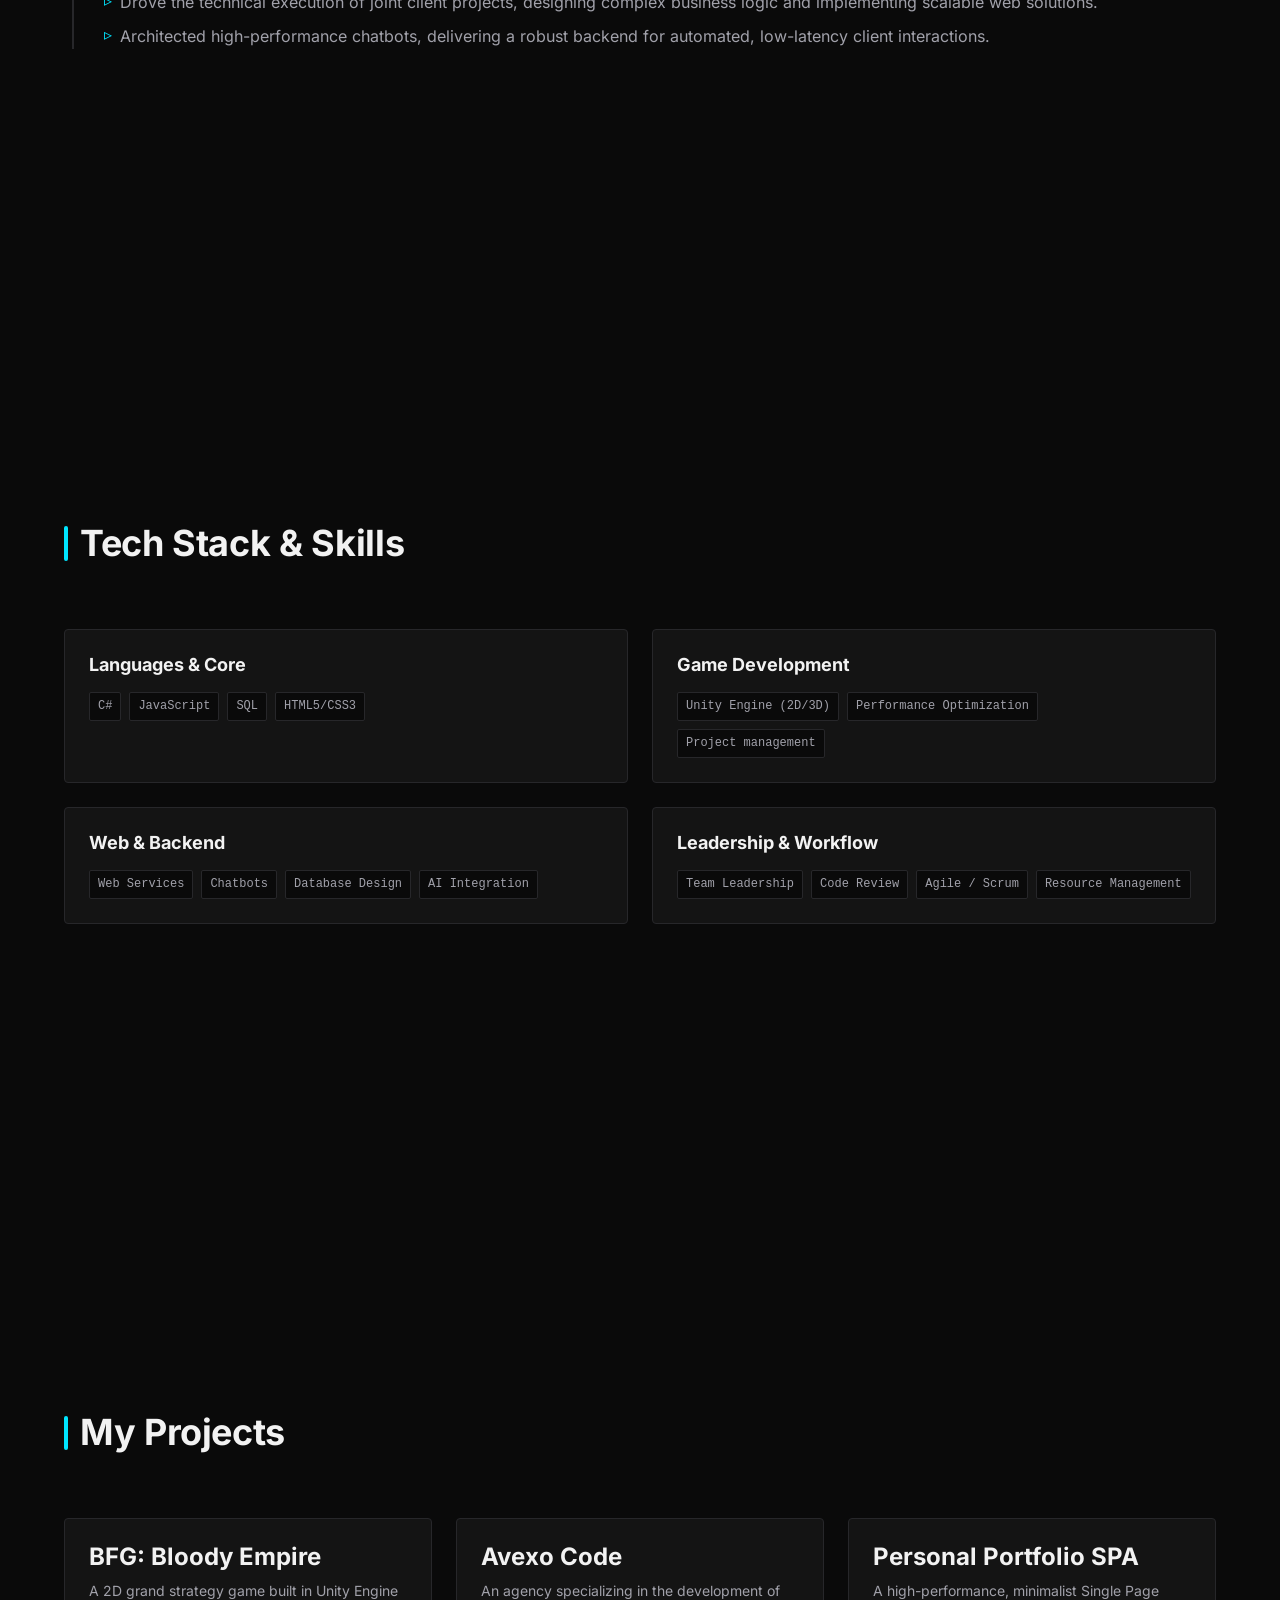
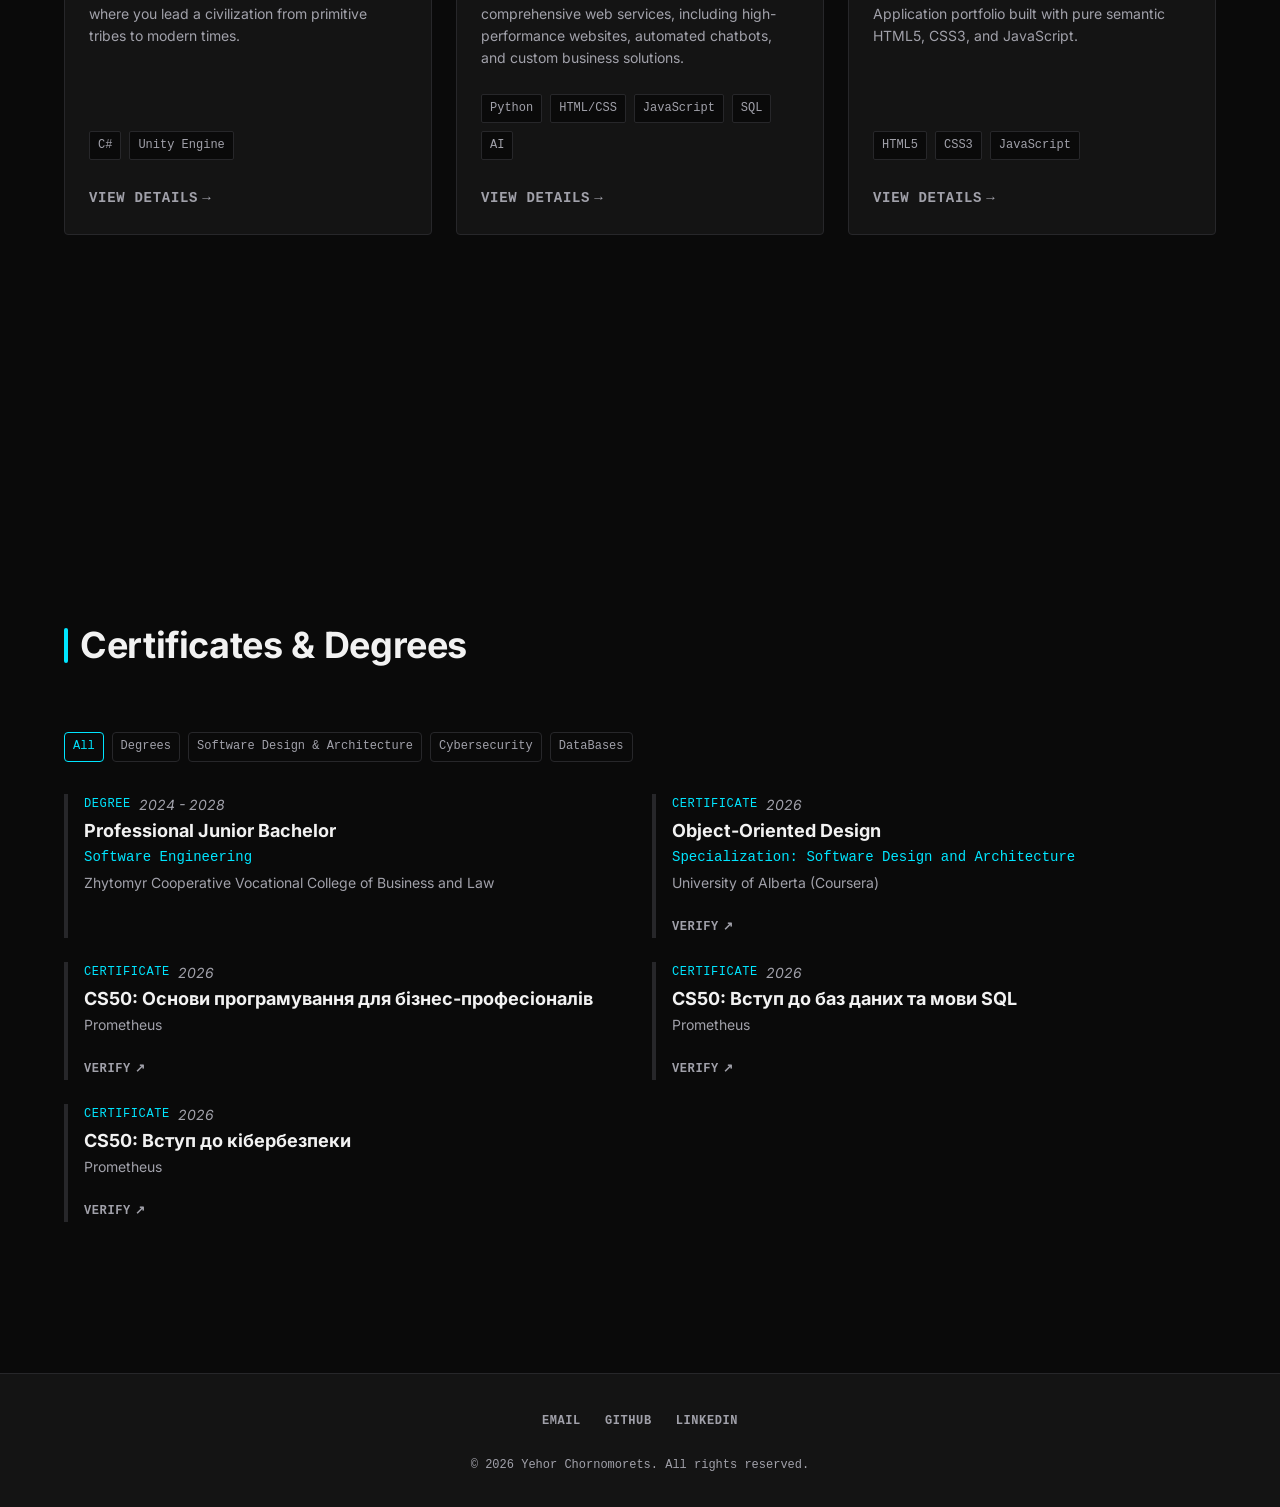
==== commit f9bde615: "feat: Implement certificate and degrees filtering system and update fonts - Add category-based filte" ====
--- a/index.html
+++ b/index.html
@@ -149,7 +149,7 @@
                     </article>
                     <article class="project-card">
                         <h3 class="project-card__title">Avexo Code</h3>
-                        <p class="project-card__description">An agency specializing in the development of comprehensive web services, including high-performance websites, automated chat bots, and custom business solutions.</p>
+                        <p class="project-card__description">An agency specializing in the development of comprehensive web services, including high-performance websites, automated chatbots, and custom business solutions.</p>
                         <ul class="project-card__tags">
                             <li class="project-card__tag">Python</li>
                             <li class="project-card__tag">HTML/CSS</li>
@@ -180,8 +180,16 @@
         <section id="certificates" class="section section--certificates">
             <div class="section__container">
                 <h2 class="section-title">Certificates & Degrees</h2>
+                <ul class="filter-nav">
+                    <li><button class="filter-btn is-active" data-filter="all">All</button></li>
+                    <li><button class="filter-btn" data-filter="degrees">Degrees</button></li>
+                    <li><button class="filter-btn" data-filter="architecture">Software Design & Architecture</button></li>
+                    <li><button class="filter-btn" data-filter="cybersecurity">Cybersecurity</button></li>
+                    <li><button class="filter-btn" data-filter="databases">DataBases</button></li>
+                </ul>
+
                 <div class="edu-grid">
-                    <article class="edu-item">
+                    <article class="edu-item" data-category="degrees">
                         <div class="edu-item__meta">
                             <span class="edu-item__type">Degree</span>
                             <time class="edu-item__date">2024 - 2028</time>
@@ -192,8 +200,8 @@
                             <p class="edu-item__issuer">Zhytomyr Cooperative Vocational College of Business and Law</p>
                         </div>
                     </article>
-
-                    <article class="edu-item">
+                    
+                    <article class="edu-item" data-category="architecture">
                         <div class="edu-item__meta">
                             <span class="edu-item__type">Certificate</span>
                             <time class="edu-item__date">2026</time>
@@ -206,7 +214,7 @@
                         </div>
                     </article>
 
-                    <article class="edu-item">
+                    <article class="edu-item" data-category="business">
                         <div class="edu-item__meta">
                             <span class="edu-item__type">Certificate</span>
                             <time class="edu-item__date">2026</time>
@@ -217,8 +225,8 @@
                             <a href="https://certs.prometheus.org.ua/cert/a83e33aa41ab43c996cd6b8449447544" target="_blank" rel="noopener noreferrer" class="edu-item__link">Verify</a>
                         </div>
                     </article>
-
-                    <article class="edu-item">
+                    
+                    <article class="edu-item" data-category="databases">
                         <div class="edu-item__meta">
                             <span class="edu-item__type">Certificate</span>
                             <time class="edu-item__date">2026</time>
@@ -229,8 +237,8 @@
                             <a href="https://certs.prometheus.org.ua/cert/cc854e6fa4d648018ada371a29d35f56" target="_blank" rel="noopener noreferrer" class="edu-item__link">Verify</a>
                         </div>
                     </article>
-
-                    <article class="edu-item">
+                    
+                    <article class="edu-item" data-category="cybersecurity">
                         <div class="edu-item__meta">
                             <span class="edu-item__type">Certificate</span>
                             <time class="edu-item__date">2026</time>
--- a/assets/css/main.css
+++ b/assets/css/main.css
@@ -3,7 +3,7 @@
     font-family: 'Inter';
     font-style: normal;
     font-weight: 400;
-    src: url('../fonts/inter-v20-latin-regular.woff2') format('woff2');
+    src: url('../fonts/inter-v20-cyrillic_latin-regular.woff2') format('woff2');
 }
 
 @font-face {
@@ -11,7 +11,7 @@
     font-family: 'Inter';
     font-style: italic;
     font-weight: 400;
-    src: url('../fonts/inter-v20-latin-italic.woff2') format('woff2');
+    src: url('../fonts/inter-v20-cyrillic_latin-italic.woff2') format('woff2');
 }
 
 @font-face {
@@ -19,7 +19,7 @@
     font-family: 'Inter';
     font-style: normal;
     font-weight: 500;
-    src: url('../fonts/inter-v20-latin-500.woff2') format('woff2');
+    src: url('../fonts/inter-v20-cyrillic_latin-500.woff2') format('woff2');
 }
 
 @font-face {
@@ -27,7 +27,7 @@
     font-family: 'Inter';
     font-style: normal;
     font-weight: 700;
-    src: url('../fonts/inter-v20-latin-700.woff2') format('woff2');
+    src: url('../fonts/inter-v20-cyrillic_latin-700.woff2') format('woff2');
 }
 
 :root {
--- a/assets/css/layout.css
+++ b/assets/css/layout.css
@@ -645,3 +645,49 @@
         grid-template-columns: repeat(2, 1fr);
     }
 }
+
+.filter-nav {
+    display: flex;
+    flex-wrap: wrap;
+    gap: var(--space-sm);
+    margin-bottom: var(--space-xl);
+    list-style: none;
+}
+
+.filter-btn {
+    font-family: var(--font-family-mono);
+    font-size: var(--font-size-xs);
+    color: var(--color-text-secondary);
+    background-color: transparent;
+    border: 1px solid var(--color-border);
+    padding: var(--space-xs) var(--space-sm);
+    border-radius: 4px;
+    cursor: pointer;
+    transition: all var(--transition-fast);
+}
+
+.filter-btn:hover,
+.filter-btn:focus-visible,
+.filter-btn.is-active {
+    color: var(--color-accent);
+    border-color: var(--color-accent);
+}
+
+.edu-item.is-hidden {
+    display: none;
+}
+
+.fade-in {
+    animation: fadeIn 0.4s ease forwards;
+}
+
+@keyframes fadeIn {
+    from {
+        opacity: 0;
+        transform: translateY(10px);
+    }
+    to {
+        opacity: 1;
+        transform: translateY(0);
+    }
+}
